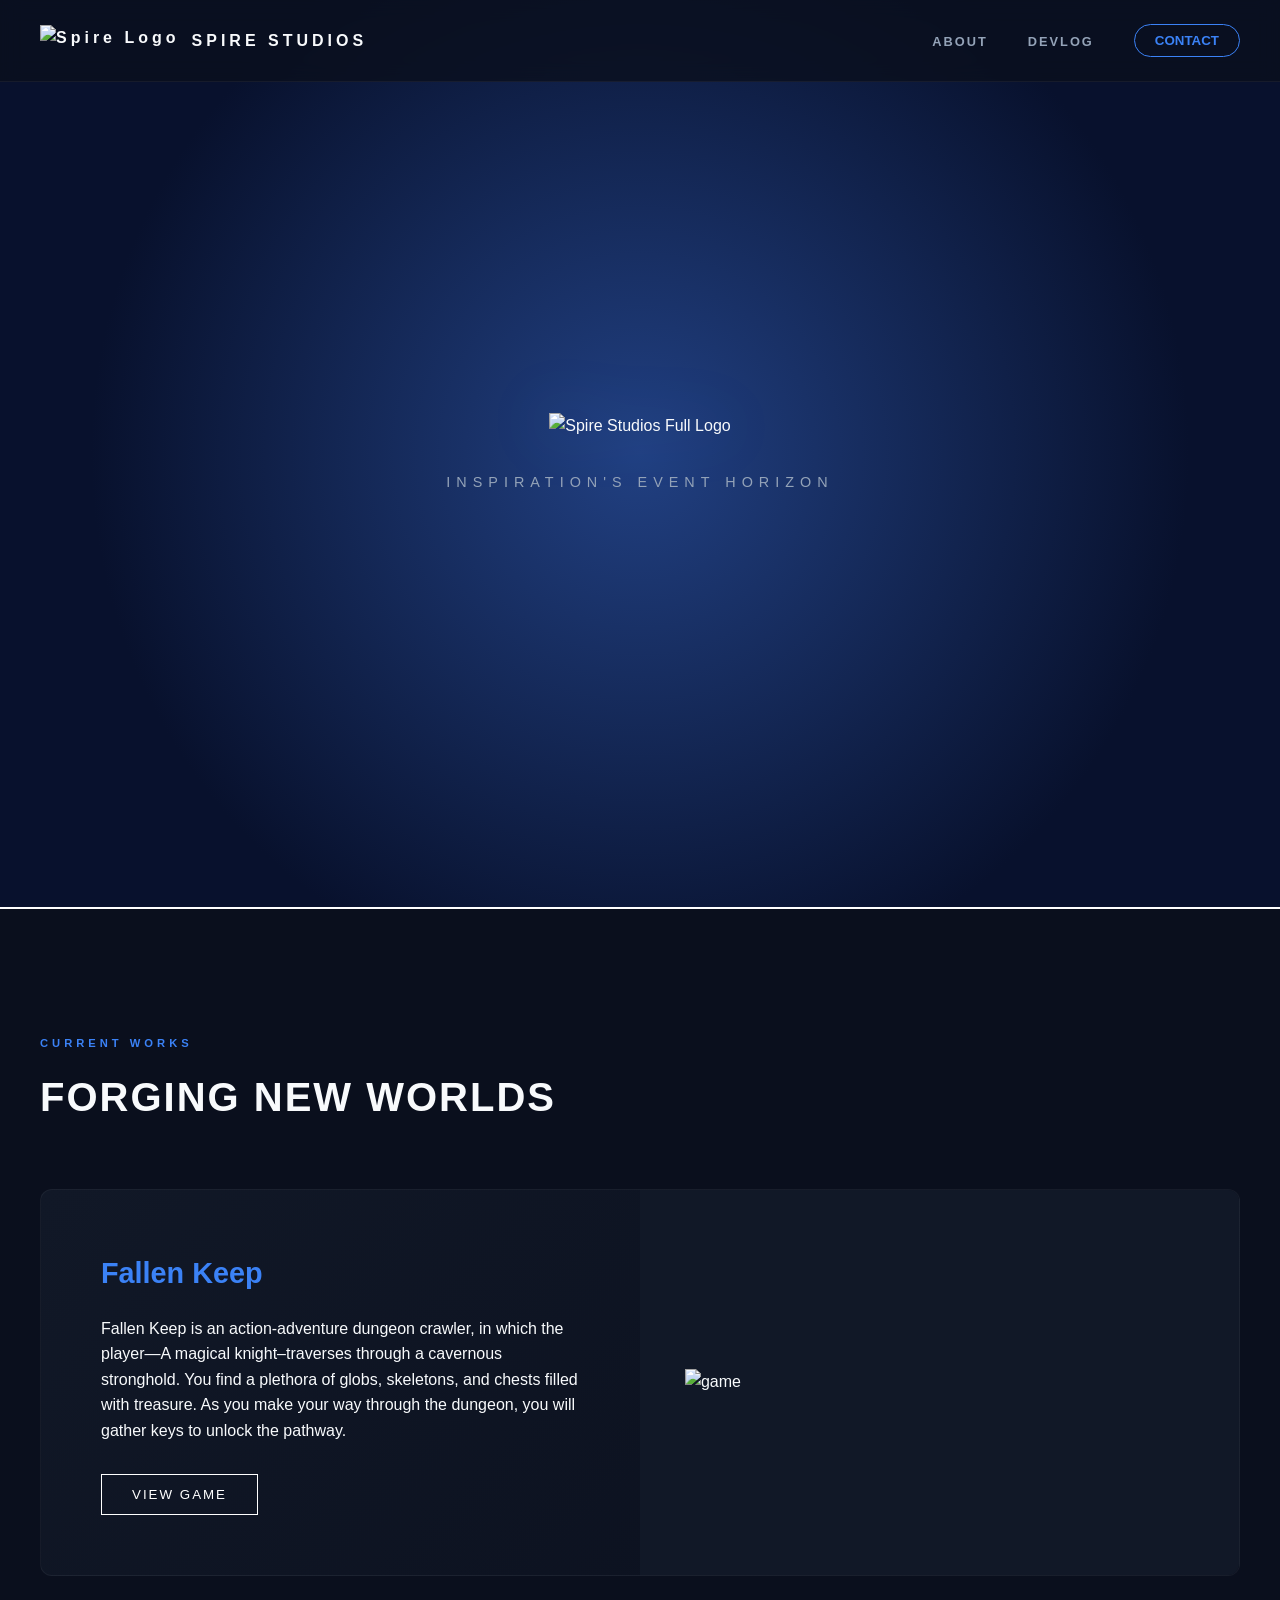
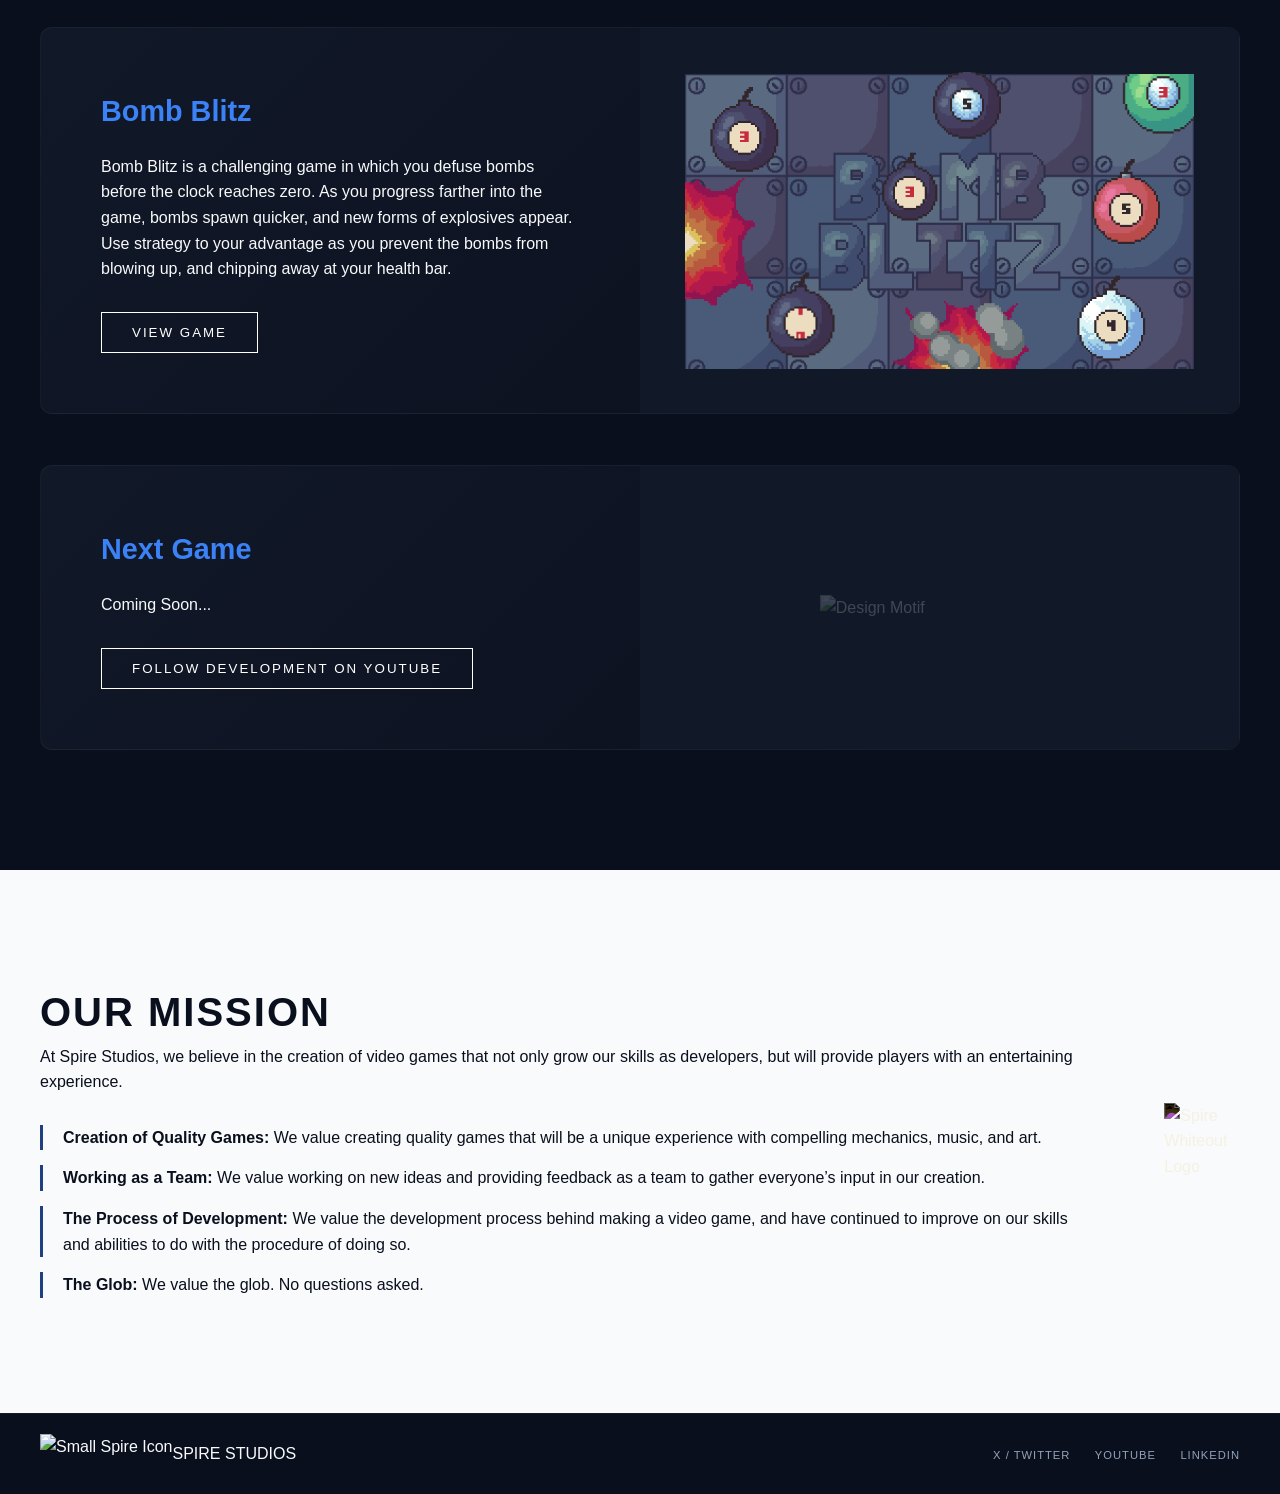
==== index.html @ dc99470b "Added new game" ====
<!DOCTYPE html>
<html lang="en">
<head>
    <meta charset="UTF-8">
    <meta name="viewport" content="width=device-width, initial-scale=1.0">
    <title>Spire Studios</title>
    <link rel="stylesheet" href="style.css">
    <link rel="icon" type="image/x-icon" href="Lspire_v2.png" id="favicon">
    <script src="script.js"></script>
</head>
<body>

    <nav class="glass-nav">
        <div class="nav-container">
            <div class="brand">
                <a href="https://www.spirestudios.org" style="text-decoration: none; color: inherit; display: flex;">
                <img src="Lspire_v2.png" alt="Spire Logo" class="nav-icon"></a>
                <a href="https://www.spirestudios.org" style="text-decoration: none; color: inherit; display: flex;">
                <span>SPIRE STUDIOS</span></a>
            </div>
            <ul class="nav-links">
                <li><a href="https://www.spirestudios.org/about" class="shortcut">ABOUT</a></li>
                <li><a href="https://www.spirestudios.org/devlog" class="shortcut">DEVLOG</a></li>
                <li><button class="contact-pill" id="contact-trigger">CONTACT</button></li>
            </ul>
        </div>
    </nav>

    <section class="cinematic-hero">
        <div class="hero-overlay"></div>
        <div class="hero-content">
            <img src="spire_v2.png" alt="Spire Studios Full Logo" class="hero-logo">
            <p class="subtitle">INSPIRATION'S EVENT HORIZON</p>
            <div class="scroll-indicator">
                <div class="mouse"></div>
            </div>
        </div>
    </section>

    <section id="projects" class="project-showcase">
        <div class="section-header">
            <span class="tag">CURRENT WORKS</span>
            <h2>FORGING NEW WORLDS</h2>
        </div>
        
        <div class="featured-game">
            <div class="game-info">
                <h3>Fallen Keep</h3>
                <p>Fallen Keep is an action-adventure dungeon crawler, in which the player—A magical knight–traverses through a cavernous stronghold. You find a plethora of globs, skeletons, and chests filled with treasure. As you make your way through the dungeon, you will gather keys to unlock the pathway.</p>
                <a href="https://python-syntax.itch.io/fallen-keep">
                <button class="ghost-btn">VIEW GAME</button></a>
            </div>
            <div class="game-visual">
                <img src="fallenkeep.png" alt="game" width="85%">
            </div>
        </div><br><br>
        <div class="featured-game">
            <div class="game-info">
                <h3>Bomb Blitz</h3>
                <p>Bomb Blitz is a challenging game in which you defuse bombs before the clock reaches zero. As you progress farther into the game, bombs spawn quicker, and new forms of explosives appear. Use strategy to your advantage as you prevent the bombs from blowing up, and chipping away at your health bar.</p>
                <a href="https://python-syntax.itch.io/bomb-blitz">
                <button class="ghost-btn">VIEW GAME</button></a>
            </div>
            <div class="game-visual">
                <img src="bombblitz.png" alt="game" width="85%">
            </div>
        </div><br><br>
        <div class="featured-game">
            <div class="game-info">
                <h3>Next Game</h3>
                <p>Coming Soon...</p>
                <a href="https://www.youtube.com/@spirestudiosdev"><button class="ghost-btn">FOLLOW DEVELOPMENT ON YOUTUBE</button></a>
            </div>
            <div class="game-visual">
                <img src="spire_light.png" alt="Design Motif" class="bg-motif">
            </div>
        </div>
    </section>

    <section id="studio" class="studio-culture">
        <div class="culture-grid">
            <div class="culture-text">
                <h2>OUR MISSION</h2>
                <p>At Spire Studios, we believe in the creation of video games that not only grow our skills as developers, but will provide players with an entertaining experience.</p>
                <ul class="values">
                    <li><strong>Creation of Quality Games:</strong> We value creating quality games that will be a unique experience with compelling mechanics, music, and art.</li>
                    <li><strong>Working as a Team:</strong> We value working on new ideas and providing feedback as a team to gather everyone’s input in our creation.</li>
                    <li><strong>The Process of Development:</strong> We value the development process behind making a video game, and have continued to improve on our skills and abilities to do with the procedure of doing so.</li>
                    <li><strong>The Glob: </strong> We value the glob. No questions asked.</li>
                </ul>
            </div>
            <div class="culture-image">
                <img src="mission_logo.png" alt="Spire Whiteout Logo" class="culture-logo-feature">
            </div>
        </div>
    </section>

    <footer>
        <div class="footer-bottom">
            <div style="display: flex; align-items: center;">
            <img src="spire_light.png" alt="Small Spire Icon" class="footer-mini-logo">
            <p>SPIRE STUDIOS</p></div>
            <div class="socials">
                <a href="#">X / TWITTER</a>
                <a href="https://www.youtube.com/@spirestudiosdev">YOUTUBE</a>
                <a href="#">LINKEDIN</a>
            </div>
        </div>
    </footer>

    <!-- Contact Modal -->
    <div id="contact-modal" class="modal">
        <div class="modal-content">
            <span class="close">&times;</span>
            <h2>Contact Us</h2>
            <p><strong>Email:</strong> developer@spirestudios.org</p>
            <p><strong>Social Media:</strong> Follow us on <a href="https://www.youtube.com/@spirestudiosdev" target="_blank">YouTube</a> and other platforms.</p>
        </div>
    </div>

</body>
</html>
---- style.css ----
:root {
    --navy: #214082;
    --deep-space: #0a0f1d;
    --accent-blue: #3b82f6;
    --text-main: #f8fafc;
    --text-dim: #94a3b8;
}

* {
    margin: 0;
    padding: 0;
    box-sizing: border-box;
}

body {
    font-family: 'Inter', -apple-system, sans-serif;
    background-color: var(--deep-space);
    color: var(--text-main);
    line-height: 1.6;
    overflow-x: hidden;
    scrollbar-color: var(--navy) var(--deep-space);
    scrollbar-width: thin; /* Optional: makes the scrollbar thinner */
}

/* For WebKit and Chromiums (Chrome, Safari, Edge) */
body::-webkit-scrollbar {
  width: 12px; /* Adjust width as needed */
  background-color: var(--deep-space); /* Color of the entire scrollbar area */
}

body::-webkit-scrollbar-track {
  background: var(--deep-space); /* Color of the track */
}

body::-webkit-scrollbar-thumb {
  background-color: var(--navy); /* Color of the draggable handle */
  border-radius: 6px; /* Optional: adds roundness to the thumb */
  border: 3px solid var(--deep-space); /* Optional: creates padding around the thumb */
}

/* Glassmorphism Navigation */
.glass-nav {
    position: fixed;
    top: 0;
    width: 100%;
    padding: 1.5rem 0;
    background: rgba(10, 15, 29, 0.8);
    backdrop-filter: blur(10px);
    z-index: 1000;
    border-bottom: 1px solid rgba(255, 255, 255, 0.05);
}

.norm-nav {
    position: fixed;
    top: 0;
    width: 100%;
    padding: 1.5rem 0;
    background: rgba(10, 15, 29, 1);
    z-index: 1000;
    border-bottom: 1px solid rgba(255, 255, 255, 0.05);
}

.nav-container {
    max-width: 1400px;
    margin: 0 auto;
    display: flex;
    justify-content: space-between;
    align-items: center;
    padding: 0 40px;
}

.brand {
    display: flex;
    align-items: center;
    gap: 12px;
    font-weight: 700;
    letter-spacing: 4px;
}

.nav-icon { height: 32px; }

.nav-links {
    display: flex;
    list-style: none;
    gap: 40px;
    align-items: center;
}

.nav-links a {
    text-decoration: none;
    color: var(--text-dim);
    font-size: 0.8rem;
    font-weight: 600;
    letter-spacing: 2px;
    transition: color 0.3s;
}

.nav-links a:hover { color: white; }



.contact-pill {
    padding: 8px 20px;
    border: 1px solid var(--accent-blue);
    border-radius: 20px;
    color: var(--accent-blue) !important;
    background-color: transparent;
    font-weight: bold;
}

/* Cinematic Hero */
.cinematic-hero {
    height: 101vh;
    display: flex;
    align-items: center;
    justify-content: center;
    position: relative;
    background: radial-gradient(circle at center, #214082 0%, #08112d 70%);
    border-bottom: 2px solid white;
}

.hero-logo {
    max-width: 600px;
    width: 80%;
    filter: drop-shadow(0 0 30px rgba(59, 130, 246, 0.3));
    margin-bottom: 2rem;
}

.hero-content {
    text-align: center;
    z-index: 2;
}

.subtitle {
    letter-spacing: 6px;
    font-size: 0.9rem;
    color: var(--text-dim);
    animation: fadeIn 2s ease-out;
}

/* Project Showcase */
.project-showcase { padding: 120px 40px; max-width: 1400px; margin: 0 auto; }

.section-header { margin-bottom: 60px; }

.tag {
    color: var(--accent-blue);
    font-size: 0.7rem;
    letter-spacing: 4px;
    font-weight: 800;
}

h2 { font-size: 2.5rem; letter-spacing: 2px; margin-top: 10px; }

.featured-game {
    display: grid;
    grid-template-columns: 1fr 1fr;
    background: linear-gradient(135deg, #111827 0%, #0a0f1d 100%);
    border: 1px solid rgba(255, 255, 255, 0.05);
    border-radius: 12px;
    overflow: hidden;
}

.game-info { padding: 60px; display: flex; flex-direction: column; justify-content: center; }

.game-info h3 { font-size: 1.8rem; margin-bottom: 20px; color: var(--accent-blue); }

.ghost-btn {
    width: fit-content;
    margin-top: 30px;
    padding: 12px 30px;
    background: transparent;
    border: 1px solid white;
    color: white;
    cursor: pointer;
    letter-spacing: 2px;
    transition: all 0.3s;
}

.ghost-btn:hover { background: white; color: black; }

.game-visual {
    background: #111827;
    display: flex;
    align-items: center;
    justify-content: center;
    position: relative;
}

.bg-motif { width: 40%; opacity: 0.2; }

.page-content { padding: 100px 40px; background: #f8fafc; color: var(--deep-space); }

/* Studio Culture */
.studio-culture { padding: 100px 40px; background: #f8fafc; color: var(--deep-space); }

.culture-grid {
    max-width: 1600px;
    margin: 0 auto;
    display: flex;
    flex-direction: row;
    gap: 80px;
    align-items: center;
}
@media (max-width: 600px) {
  .culture-grid {
    flex-direction: column;
  }
  .featured-game {
    grid-template-columns: 1fr;
  }
  .shortcut {
    display: none;
  }
}

.values { list-style: none; margin-top: 30px; }

.values li { margin-bottom: 15px; padding-left: 20px; border-left: 3px solid var(--navy); }

.culture-logo-feature {
    width: 100%;
    max-width: 100px;
    min-width: 50px;
    filter: invert(1); /* Inverting the whiteout for the light background */
    display: block;
    margin: 0 auto;
}

/* Footer */
footer { padding: 20px 40px; border-top: 1px solid rgba(255, 255, 255, 0.05); }

.footer-bottom {
    max-width: 1400px;
    margin: 0 auto;
    display: flex;
    justify-content: space-between;
    align-items: center;
}

.footer-mini-logo { height: 40px; opacity: 1; }

.socials a {
    color: var(--text-dim);
    text-decoration: none;
    font-size: 0.7rem;
    margin-left: 20px;
    letter-spacing: 1px;
}

@keyframes fadeIn {
    from { opacity: 0; transform: translateY(10px); }
    to { opacity: 1; transform: translateY(0); }
}

/* Contact Modal */
.modal {
    display: none;
    position: fixed;
    z-index: 1000;
    left: 0;
    top: 0;
    width: 100%;
    height: 100%;
    background-color: rgba(0, 0, 0, 0.7);
    backdrop-filter: blur(5px);
}

.modal-content {
    background-color: var(--deep-space);
    margin: 20% auto;
    padding: 30px;
    border: 1px solid rgba(255, 255, 255, 0.1);
    border-radius: 12px;
    width: 80%;
    max-width: 600px;
    color: var(--text-main);
    box-shadow: 0 0 30px rgba(59, 130, 246, 0.3);
}

.modal-content h2 {
    margin-bottom: 20px;
    color: var(--accent-blue);
    align-content: center;
}

.modal-content p {
    margin-bottom: 10px;
}

.modal-content a {
    color: var(--accent-blue);
    text-decoration: none;
}

.modal-content a:hover {
    text-decoration: underline;
}

.close {
    color: var(--text-dim);
    float: right;
    font-size: 28px;
    font-weight: bold;
    cursor: pointer;
    transition: color 0.3s;
}

.close:hover {
    color: white;
}


.button-78 {
  align-items: center;
  appearance: none;
  background-clip: padding-box;
  background-color: initial;
  background-image: none;
  border-style: none;
  box-sizing: border-box;
  color: #fff;
  cursor: pointer;
  display: inline-block;
  flex-direction: row;
  flex-shrink: 0;
  font-family: Eina01,sans-serif;
  font-size: 16px;
  font-weight: 800;
  justify-content: center;
  line-height: 24px;
  margin: 0;
  min-height: 64px;
  outline: none;
  overflow: visible;
  padding: 19px 26px;
  pointer-events: auto;
  position: relative;
  text-align: center;
  text-decoration: none;
  text-transform: none;
  user-select: none;
  -webkit-user-select: none;
  touch-action: manipulation;
  vertical-align: middle;
  width: auto;
  word-break: keep-all;
  z-index: 0;
}

@media (min-width: 768px) {
  .button-78 {
    padding: 19px 32px;
  }
}

.button-78:before,
.button-78:after {
  border-radius: 80px;
}

.button-78:before {
  background-image: linear-gradient(92.83deg, var(--accent-blue) 0, var(--navy) 100%);
  content: "";
  display: block;
  height: 100%;
  left: 0;
  overflow: hidden;
  position: absolute;
  top: 0;
  width: 100%;
  z-index: -2;
}

.button-78:after {
  background-color: initial;
  background-image: linear-gradient(var(--deep-space) 0, var(--deep-space) 100%);
  bottom: 4px;
  content: "";
  display: block;
  left: 4px;
  overflow: hidden;
  position: absolute;
  right: 4px;
  top: 4px;
  transition: all 100ms ease-out;
  z-index: -1;
}

.button-78:hover:not(:disabled):before {
  background: linear-gradient(92.83deg, var(--accent-blue) 0%, var(--navy) 100%);
}

.button-78:hover:not(:disabled):after {
  bottom: 0;
  left: 0;
  right: 0;
  top: 0;
  transition-timing-function: ease-in;
  opacity: 0;
}

.button-78:active:not(:disabled) {
  color: #ccc;
}

.button-78:active:not(:disabled):before {
  background-image: linear-gradient(0deg, var(--deep-space), var(--deep-space)), linear-gradient(92.83deg, var(--accent-blue), var(--navy) 100%);
}

.button-78:active:not(:disabled):after {
  background-image: linear-gradient(var(--deep-space) 0, var(--deep-space) 100%);
  bottom: 4px;
  left: 4px;
  right: 4px;
  top: 4px;
}

.button-78:disabled {
  cursor: default;
  opacity: .24;
}
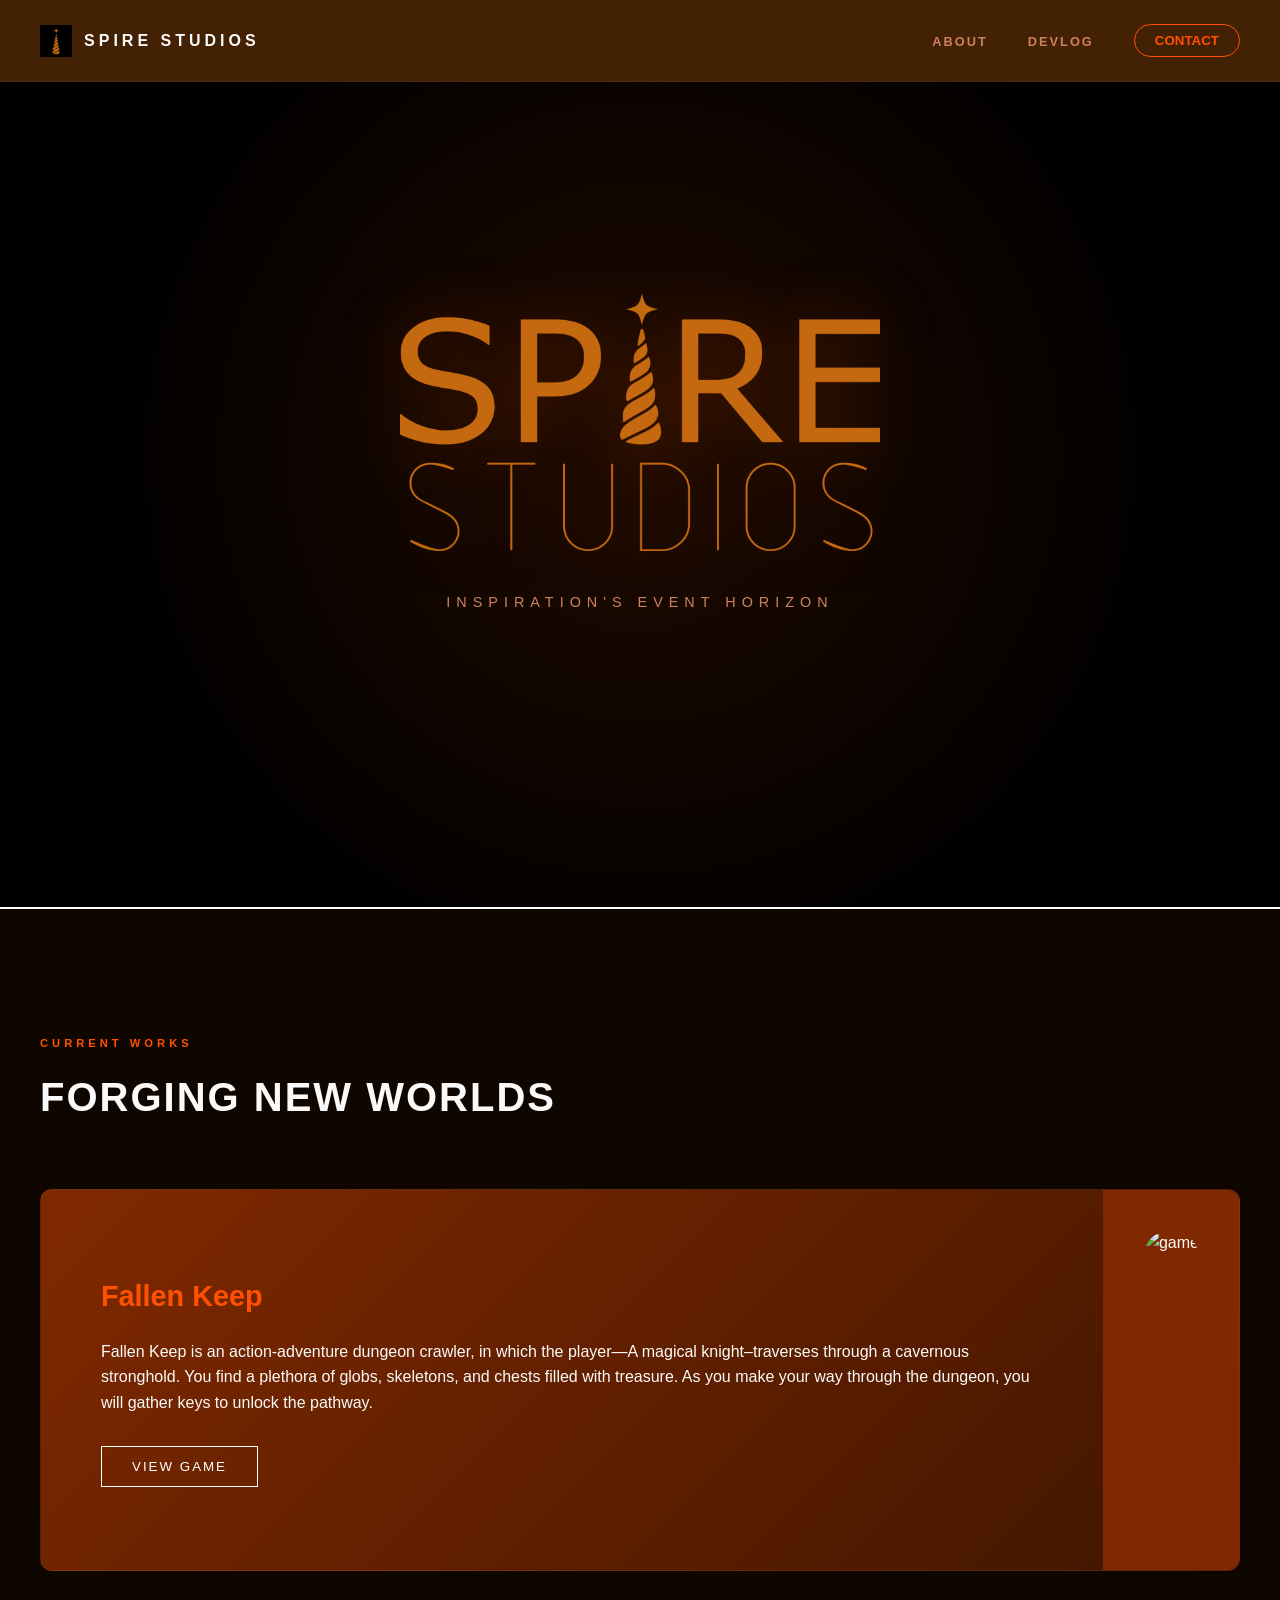
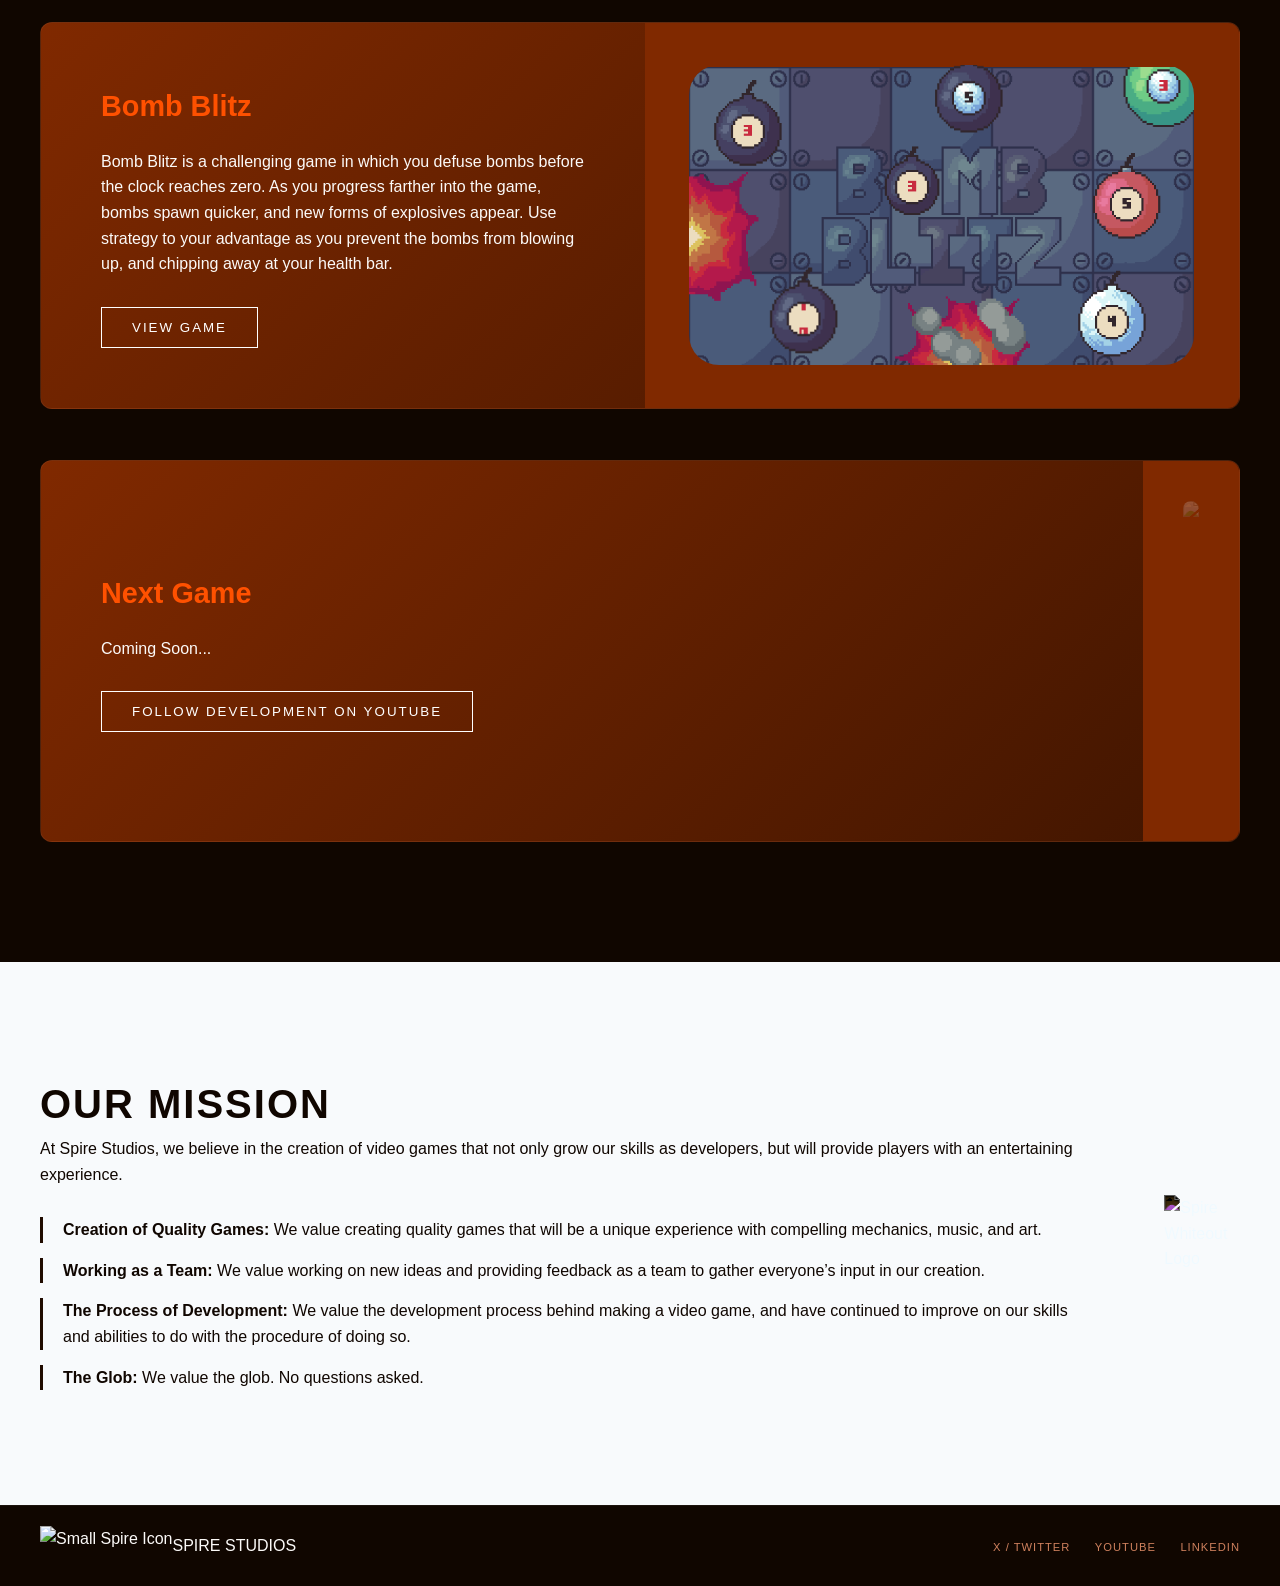
==== commit b79e5d45: "Made halloween theme" ====
--- a/index.html
+++ b/index.html
@@ -8,13 +8,13 @@
     <link rel="icon" type="image/x-icon" href="Lspire_v2.png" id="favicon">
     <script src="script.js"></script>
 </head>
-<body>
+<body class="halloween">
 
     <nav class="glass-nav">
         <div class="nav-container">
             <div class="brand">
                 <a href="https://www.spirestudios.org" style="text-decoration: none; color: inherit; display: flex;">
-                <img src="Lspire_v2.png" alt="Spire Logo" class="nav-icon"></a>
+                <img src="Lspire__halloween.png" alt="Spire Logo" class="nav-icon"></a>
                 <a href="https://www.spirestudios.org" style="text-decoration: none; color: inherit; display: flex;">
                 <span>SPIRE STUDIOS</span></a>
             </div>
@@ -29,7 +29,7 @@
     <section class="cinematic-hero">
         <div class="hero-overlay"></div>
         <div class="hero-content">
-            <img src="spire_v2.png" alt="Spire Studios Full Logo" class="hero-logo">
+            <img src="halloween_clear.png" alt="Spire Studios Full Logo" class="hero-logo">
             <p class="subtitle">INSPIRATION'S EVENT HORIZON</p>
             <div class="scroll-indicator">
                 <div class="mouse"></div>
@@ -69,10 +69,11 @@
             <div class="game-info">
                 <h3>Next Game</h3>
                 <p>Coming Soon...</p>
-                <a href="https://www.youtube.com/@spirestudiosdev"><button class="ghost-btn">FOLLOW DEVELOPMENT ON YOUTUBE</button></a>
+                <a href="https://www.youtube.com/@spirestudiosdev">
+                    <button class="ghost-btn">FOLLOW DEVELOPMENT ON YOUTUBE</button></a>
             </div>
             <div class="game-visual">
-                <img src="spire_light.png" alt="Design Motif" class="bg-motif">
+                <img src="spire_light.png" style="opacity: 0.2;">
             </div>
         </div>
     </section>
--- a/style.css
+++ b/style.css
@@ -4,7 +4,13 @@
     --accent-blue: #3b82f6;
     --text-main: #f8fafc;
     --text-dim: #94a3b8;
-}
+    --hero-back: #08112d;
+    --hero-drop: rgba(59, 130, 246, 0.3);
+    --nav-bar: rgba(10, 15, 29, 0.8);
+    --game-back: #111827;
+    --game-center: #0a0f1d;
+}
+
 
 * {
     margin: 0;
@@ -22,6 +28,19 @@
     scrollbar-width: thin; /* Optional: makes the scrollbar thinner */
 }
 
+body.halloween {
+    --navy: #200b00;
+    --deep-space: #100600;
+    --accent-blue: #ff5100;
+    --text-main: #fcfaf8;
+    --text-dim: #cf815d;
+    --hero-back: #000000;
+    --hero-drop: #c03d0053;
+    --nav-bar: rgba(83, 42, 6, 0.8);
+    --game-back: #802900;
+    --game-center: #401500;
+}
+
 /* For WebKit and Chromiums (Chrome, Safari, Edge) */
 body::-webkit-scrollbar {
   width: 12px; /* Adjust width as needed */
@@ -44,7 +63,7 @@
     top: 0;
     width: 100%;
     padding: 1.5rem 0;
-    background: rgba(10, 15, 29, 0.8);
+    background: var(--nav-bar);
     backdrop-filter: blur(10px);
     z-index: 1000;
     border-bottom: 1px solid rgba(255, 255, 255, 0.05);
@@ -115,14 +134,14 @@
     align-items: center;
     justify-content: center;
     position: relative;
-    background: radial-gradient(circle at center, #214082 0%, #08112d 70%);
+    background: radial-gradient(circle at center, var(--navy) 0%, var(--hero-back) 70%);
     border-bottom: 2px solid white;
 }
 
 .hero-logo {
     max-width: 600px;
     width: 80%;
-    filter: drop-shadow(0 0 30px rgba(59, 130, 246, 0.3));
+    filter: drop-shadow(0 0 30px var(--hero-drop));
     margin-bottom: 2rem;
 }
 
@@ -153,17 +172,16 @@
 h2 { font-size: 2.5rem; letter-spacing: 2px; margin-top: 10px; }
 
 .featured-game {
-    display: grid;
-    grid-template-columns: 1fr 1fr;
-    background: linear-gradient(135deg, #111827 0%, #0a0f1d 100%);
+    display: flex;
+    background: linear-gradient(135deg, var(--game-back) 0%, var(--game-center) 100%);
     border: 1px solid rgba(255, 255, 255, 0.05);
     border-radius: 12px;
     overflow: hidden;
 }
 
-.game-info { padding: 60px; display: flex; flex-direction: column; justify-content: center; }
-
-.game-info h3 { font-size: 1.8rem; margin-bottom: 20px; color: var(--accent-blue); }
+.game-info { padding: 60px; display: flex; flex-direction: column; justify-content: center; flex: 1;}
+
+.game-info h3 { font-size: 1.8rem; margin-bottom: 20px; color: var(--accent-blue); width:100%;}
 
 .ghost-btn {
     width: fit-content;
@@ -180,14 +198,19 @@
 .ghost-btn:hover { background: white; color: black; }
 
 .game-visual {
-    background: #111827;
+    background: var(--game-back);
     display: flex;
     align-items: center;
     justify-content: center;
     position: relative;
-}
-
-.bg-motif { width: 40%; opacity: 0.2; }
+    flex-shrink: 0;
+}
+
+.game-visual img {
+    border-radius: 30px; height: 300px; margin: 40px;
+}
+
+.bg-motif { opacity: 0.2; }
 
 .page-content { padding: 100px 40px; background: #f8fafc; color: var(--deep-space); }
 
@@ -275,7 +298,7 @@
     width: 80%;
     max-width: 600px;
     color: var(--text-main);
-    box-shadow: 0 0 30px rgba(59, 130, 246, 0.3);
+    box-shadow: 0 0 30px var(--hero-drop);
 }
 
 .modal-content h2 {
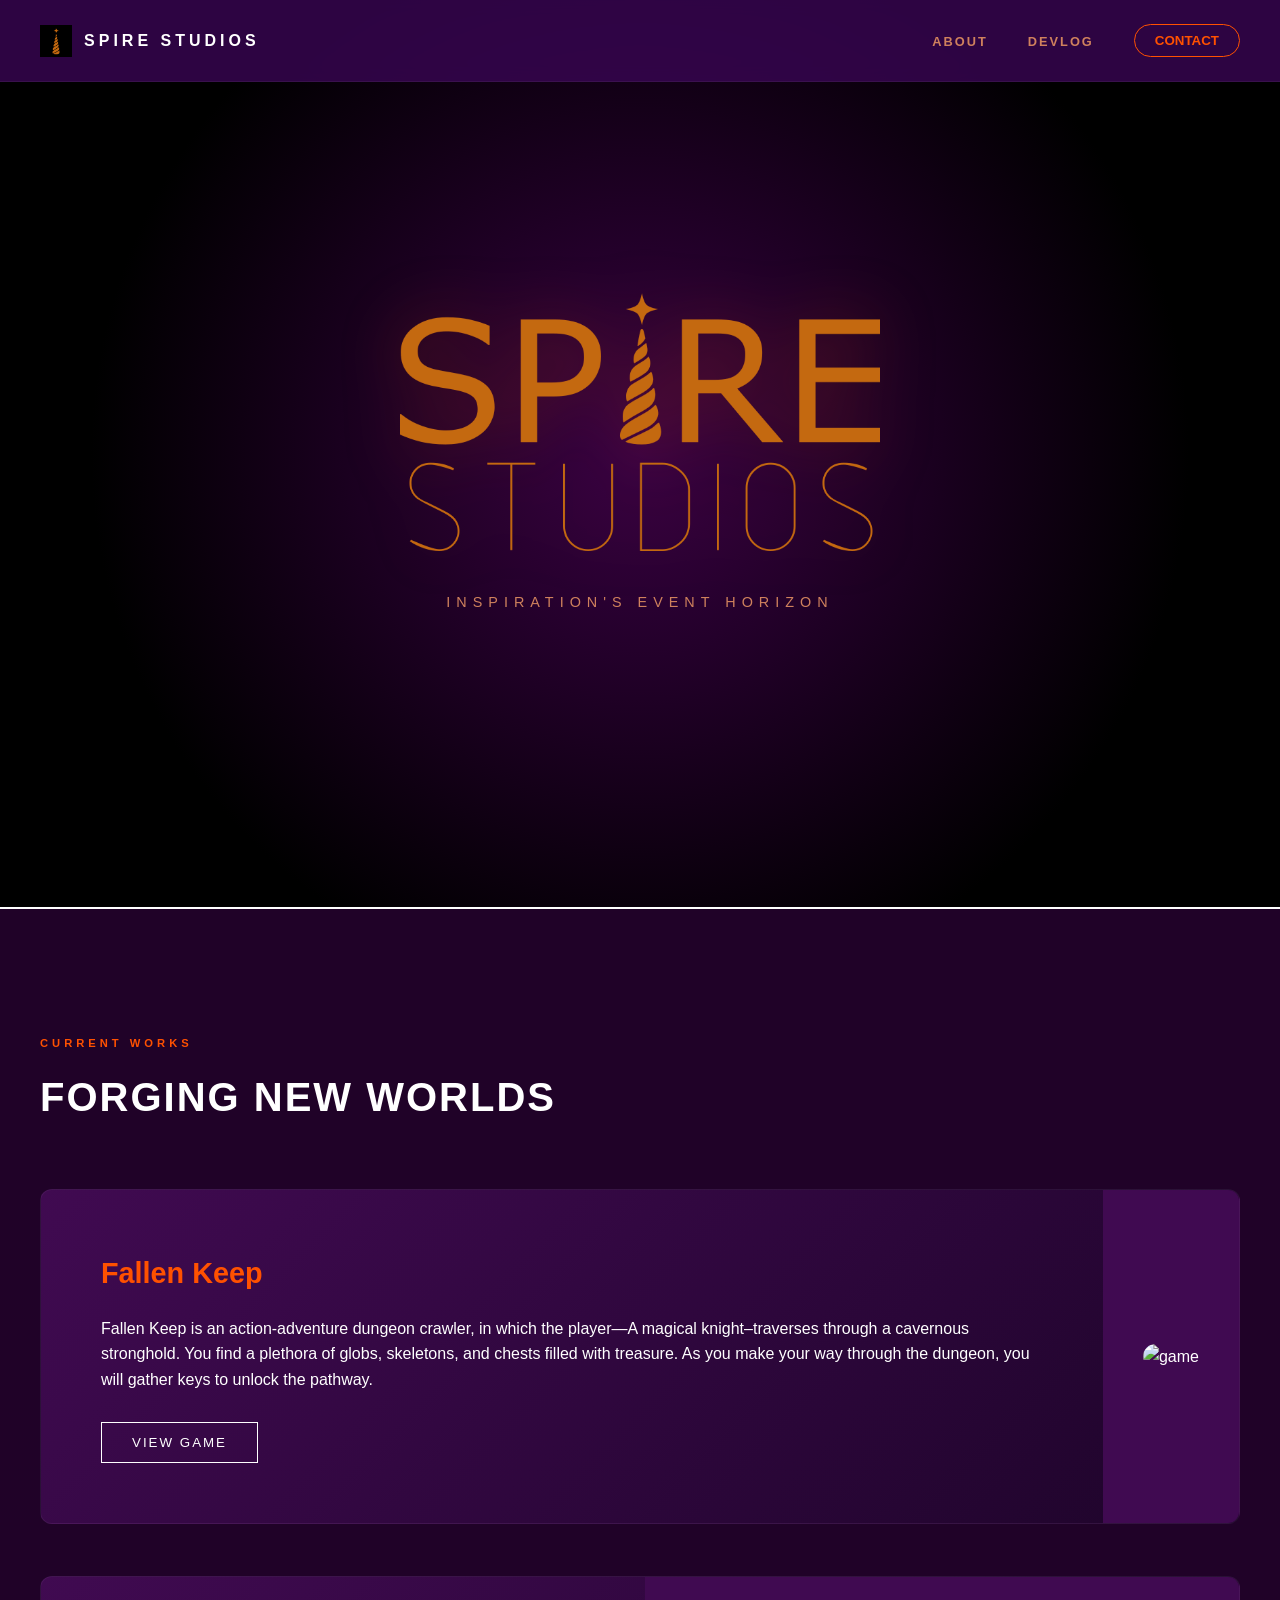
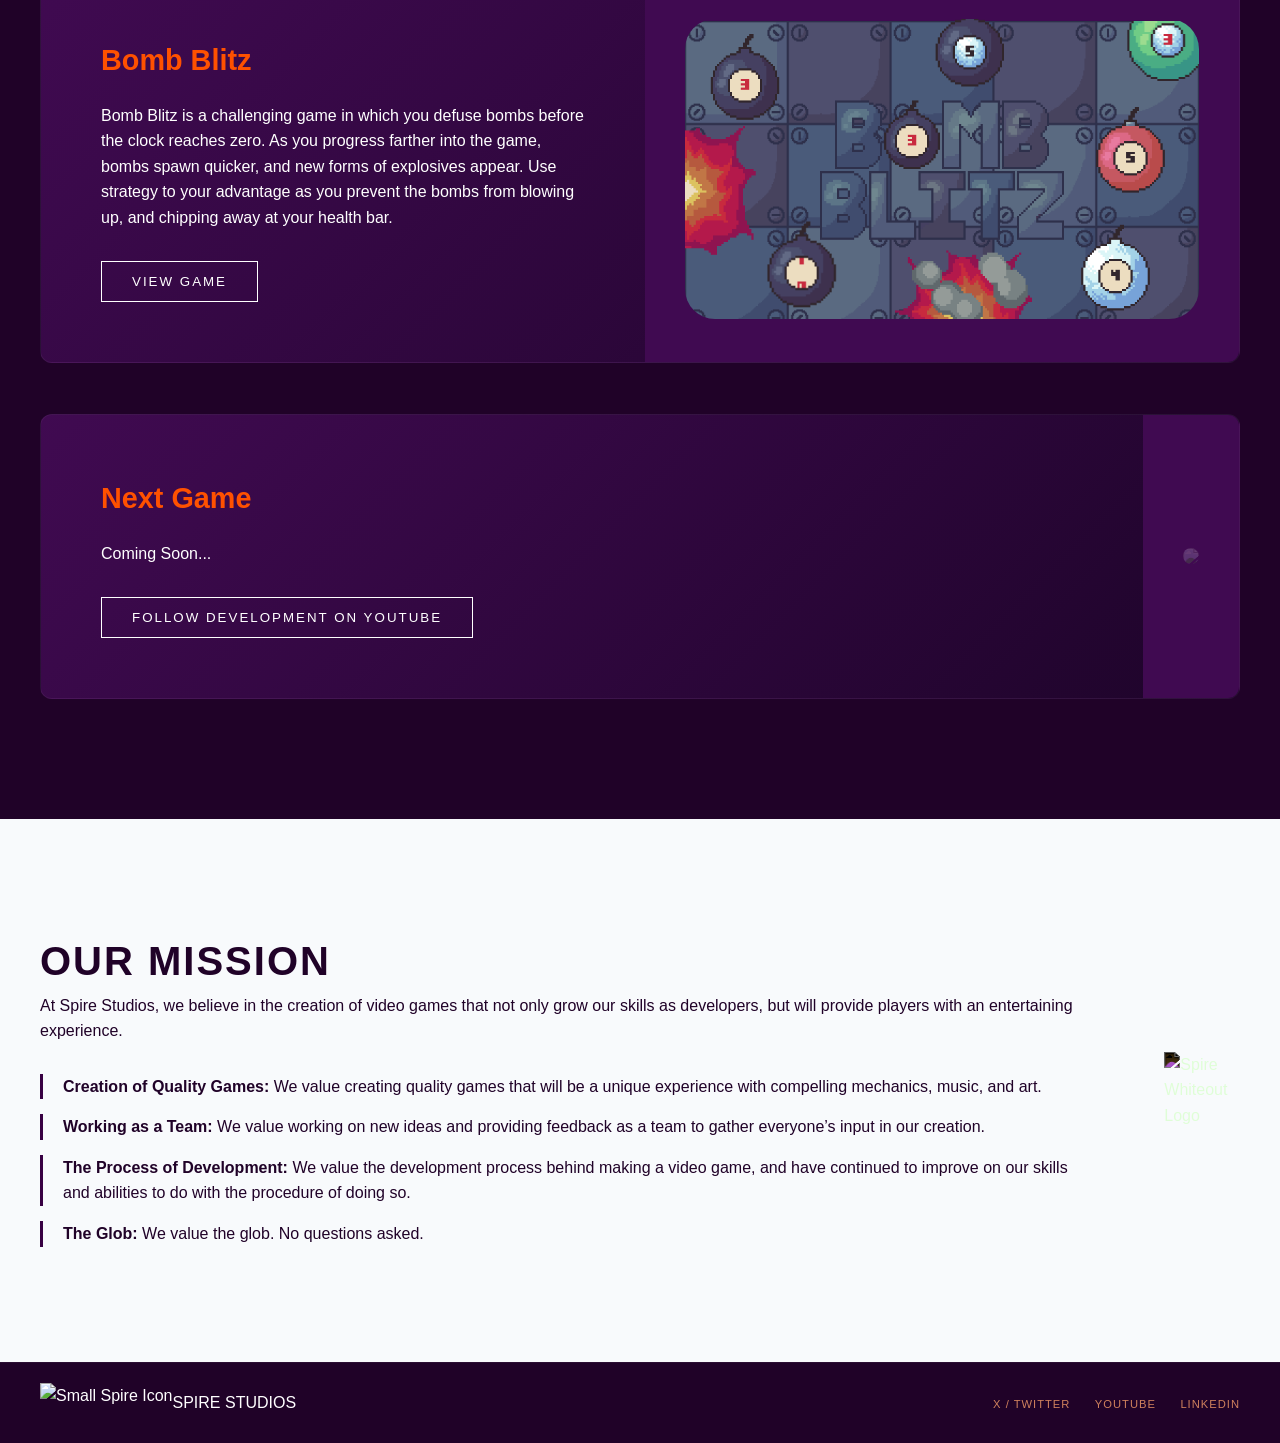
==== commit cddbebe0: "CSS" ====
--- a/index.html
+++ b/index.html
@@ -51,7 +51,7 @@
                 <button class="ghost-btn">VIEW GAME</button></a>
             </div>
             <div class="game-visual">
-                <img src="fallenkeep.png" alt="game" width="85%">
+                <img src="fallenkeep.png" alt="game">
             </div>
         </div><br><br>
         <div class="featured-game">
@@ -62,7 +62,7 @@
                 <button class="ghost-btn">VIEW GAME</button></a>
             </div>
             <div class="game-visual">
-                <img src="bombblitz.png" alt="game" width="85%">
+                <img src="bombblitz.png" alt="game">
             </div>
         </div><br><br>
         <div class="featured-game">
--- a/style.css
+++ b/style.css
@@ -29,16 +29,16 @@
 }
 
 body.halloween {
-    --navy: #200b00;
-    --deep-space: #100600;
+    --navy: #380043;
+    --deep-space: #200228;
     --accent-blue: #ff5100;
-    --text-main: #fcfaf8;
+    --text-main: #ffffff;
     --text-dim: #cf815d;
     --hero-back: #000000;
     --hero-drop: #c03d0053;
-    --nav-bar: rgba(83, 42, 6, 0.8);
-    --game-back: #802900;
-    --game-center: #401500;
+    --nav-bar: rgba(57, 6, 83, 0.8);
+    --game-back: #400a51;
+    --game-center: #1e042a;
 }
 
 /* For WebKit and Chromiums (Chrome, Safari, Edge) */
@@ -158,7 +158,7 @@
 }
 
 /* Project Showcase */
-.project-showcase { padding: 120px 40px; max-width: 1400px; margin: 0 auto; }
+.project-showcase { padding: 120px 40px; max-width: 1400px; margin: 0 auto; box-sizing: border-box;}
 
 .section-header { margin-bottom: 60px; }
 
@@ -204,10 +204,11 @@
     justify-content: center;
     position: relative;
     flex-shrink: 0;
+    padding: 40px;
 }
 
 .game-visual img {
-    border-radius: 30px; height: 300px; margin: 40px;
+    border-radius: 30px; max-height: 300px; max-width: 100%; height: auto; width: auto;
 }
 
 .bg-motif { opacity: 0.2; }
@@ -229,11 +230,20 @@
   .culture-grid {
     flex-direction: column;
   }
-  .featured-game {
-    grid-template-columns: 1fr;
-  }
   .shortcut {
     display: none;
+  }
+}
+
+@media (max-width: 1000px) {
+    .featured-game {
+    flex-direction: column;
+  }
+  .game-info {
+    flex: 0;
+  }
+  .project-showcase {
+    width: max-content; max-width: 100%;
   }
 }
 
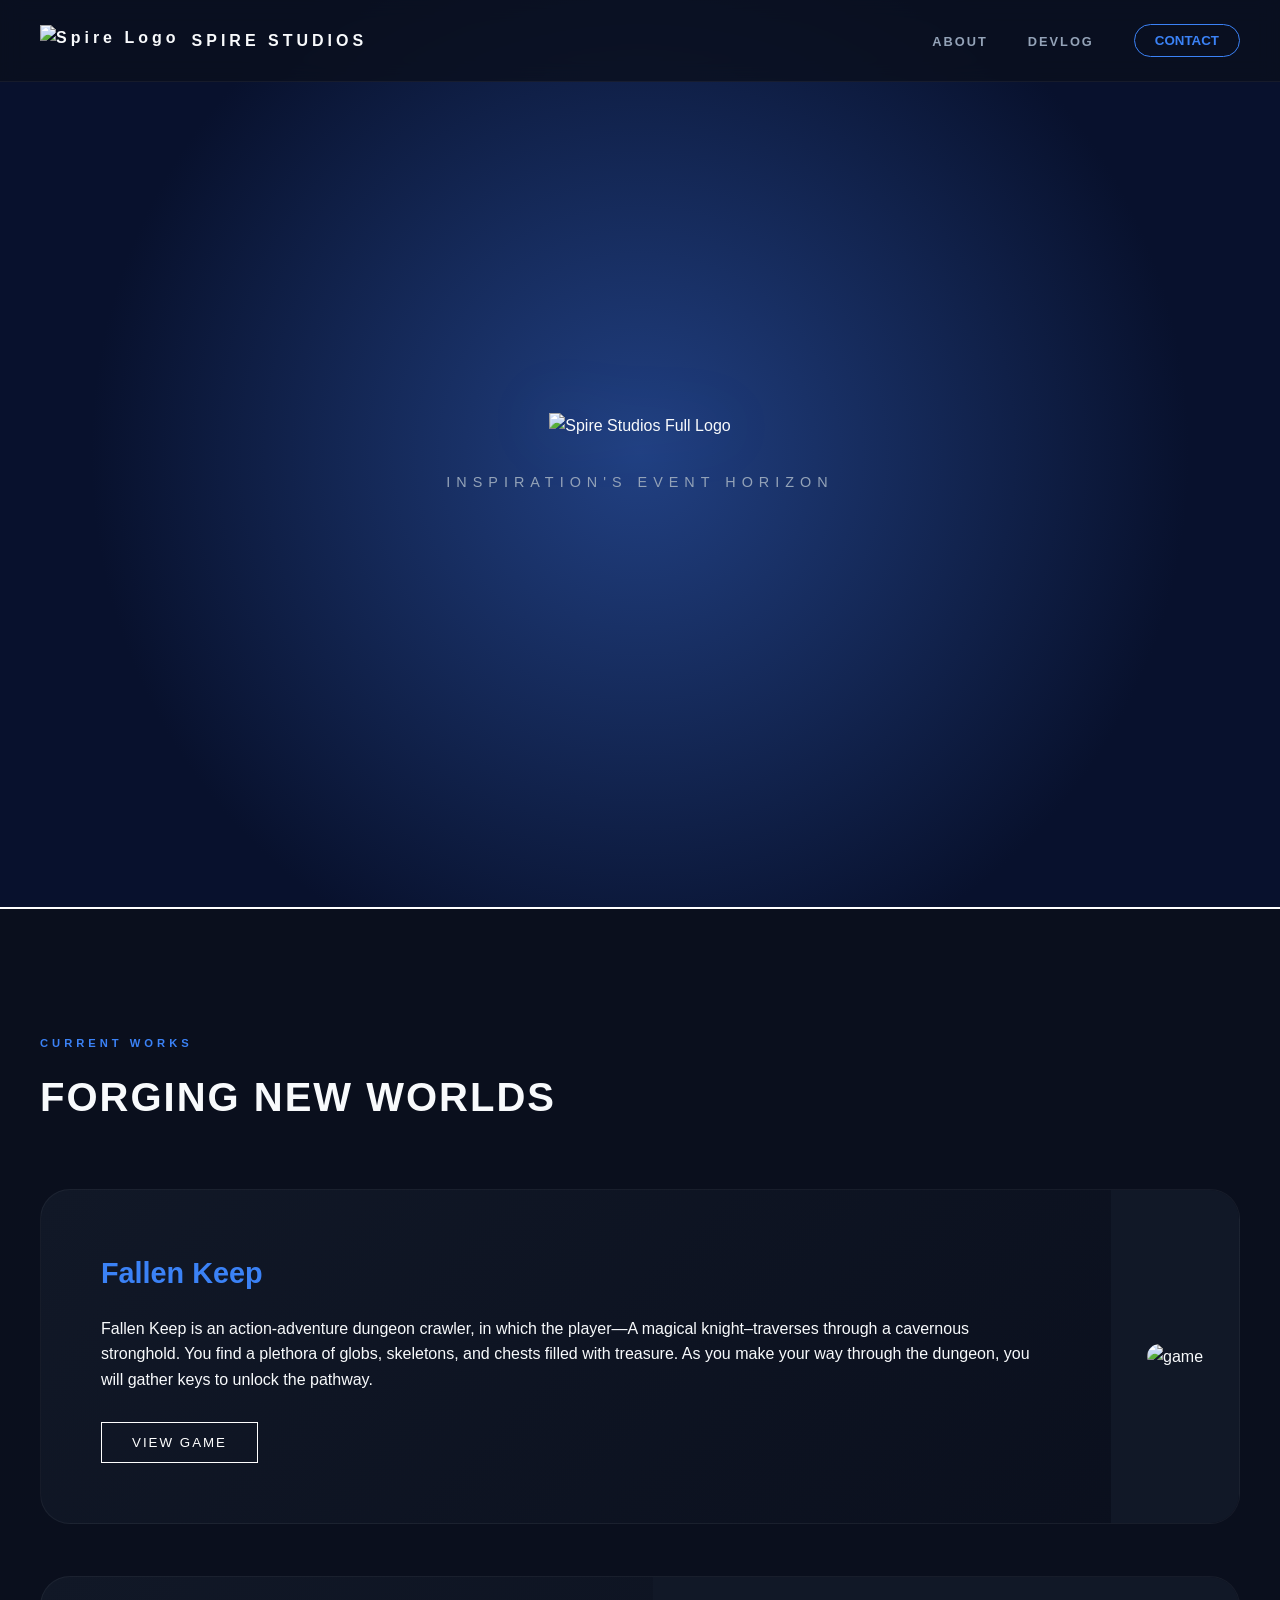
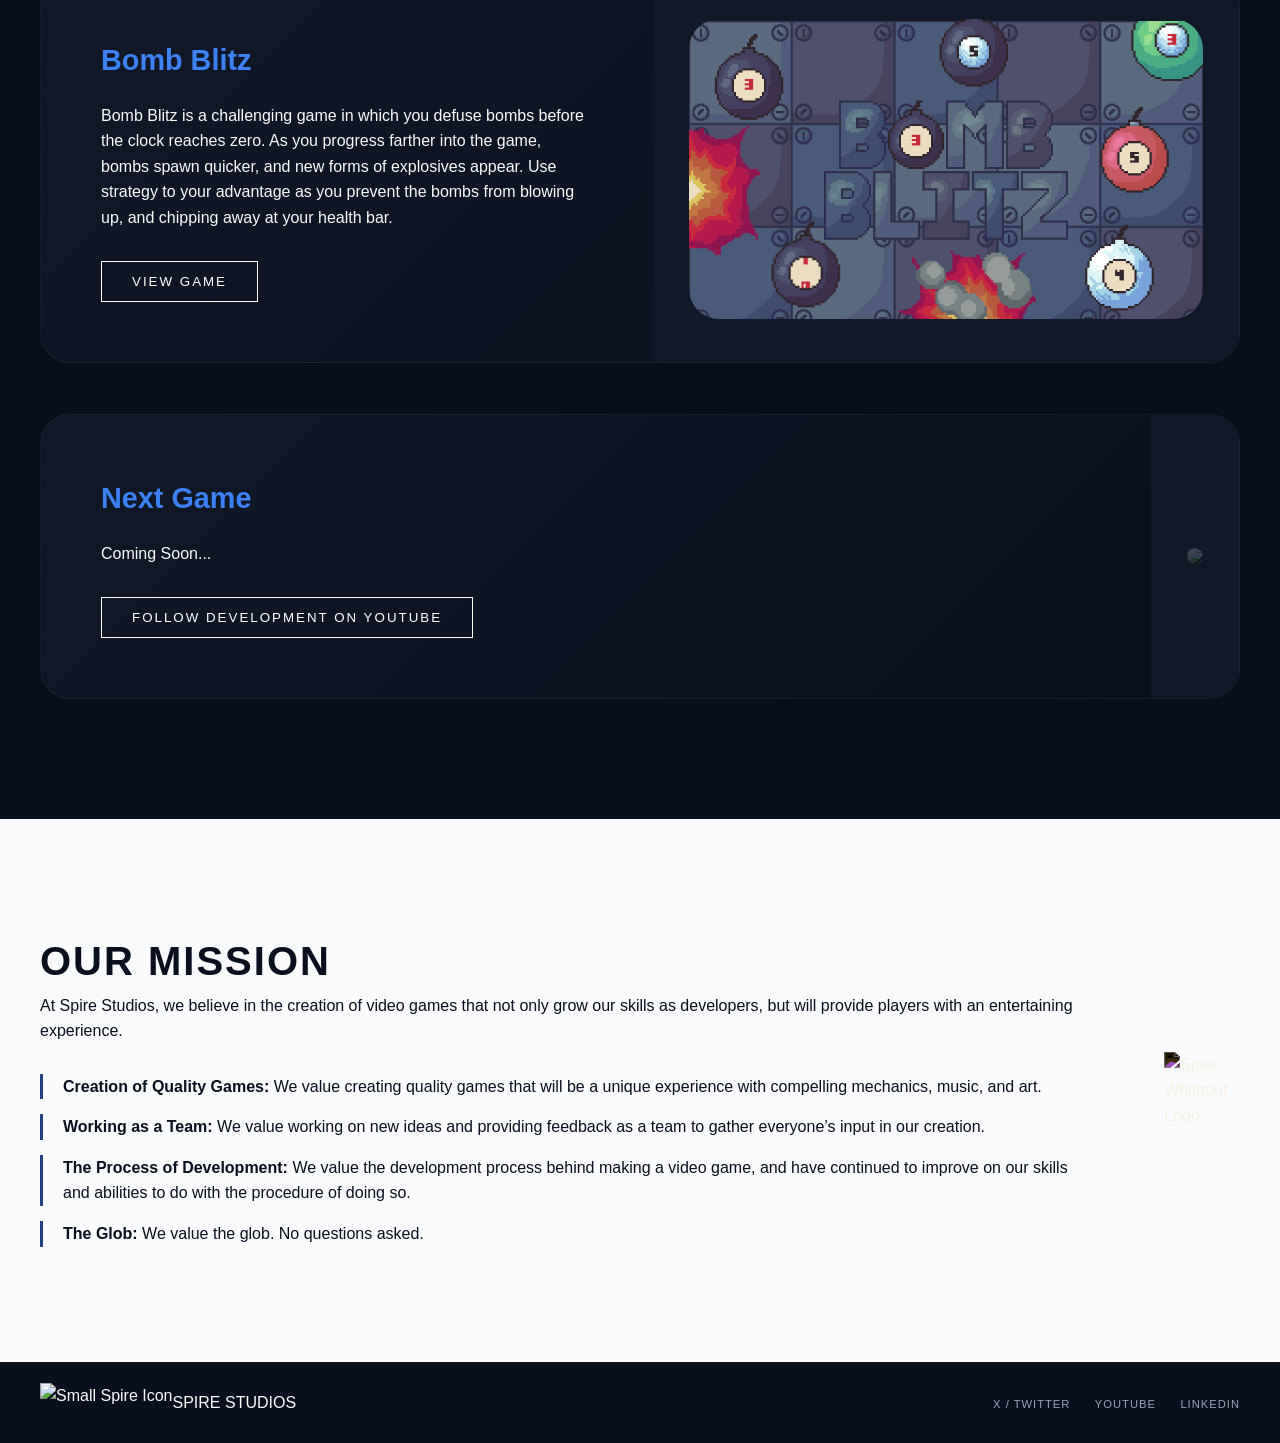
==== commit e421ad39: "Undid Halloween and added Aspenchanted" ====
--- a/index.html
+++ b/index.html
@@ -8,13 +8,13 @@
     <link rel="icon" type="image/x-icon" href="Lspire_v2.png" id="favicon">
     <script src="script.js"></script>
 </head>
-<body class="halloween">
+<body>
 
     <nav class="glass-nav">
         <div class="nav-container">
             <div class="brand">
                 <a href="https://www.spirestudios.org" style="text-decoration: none; color: inherit; display: flex;">
-                <img src="Lspire__halloween.png" alt="Spire Logo" class="nav-icon"></a>
+                <img src="Lspire_v2.png" alt="Spire Logo" class="nav-icon"></a>
                 <a href="https://www.spirestudios.org" style="text-decoration: none; color: inherit; display: flex;">
                 <span>SPIRE STUDIOS</span></a>
             </div>
@@ -29,7 +29,7 @@
     <section class="cinematic-hero">
         <div class="hero-overlay"></div>
         <div class="hero-content">
-            <img src="halloween_clear.png" alt="Spire Studios Full Logo" class="hero-logo">
+            <img src="spire_v2.png" alt="Spire Studios Full Logo" class="hero-logo">
             <p class="subtitle">INSPIRATION'S EVENT HORIZON</p>
             <div class="scroll-indicator">
                 <div class="mouse"></div>
--- a/style.css
+++ b/style.css
@@ -175,8 +175,13 @@
     display: flex;
     background: linear-gradient(135deg, var(--game-back) 0%, var(--game-center) 100%);
     border: 1px solid rgba(255, 255, 255, 0.05);
-    border-radius: 12px;
+    border-radius: 30px;
     overflow: hidden;
+    transition: transform 0.5s ease;
+}
+
+.featured-game:hover {
+    transform: scale(1.05);
 }
 
 .game-info { padding: 60px; display: flex; flex-direction: column; justify-content: center; flex: 1;}
@@ -204,7 +209,7 @@
     justify-content: center;
     position: relative;
     flex-shrink: 0;
-    padding: 40px;
+    padding: 3%;
 }
 
 .game-visual img {
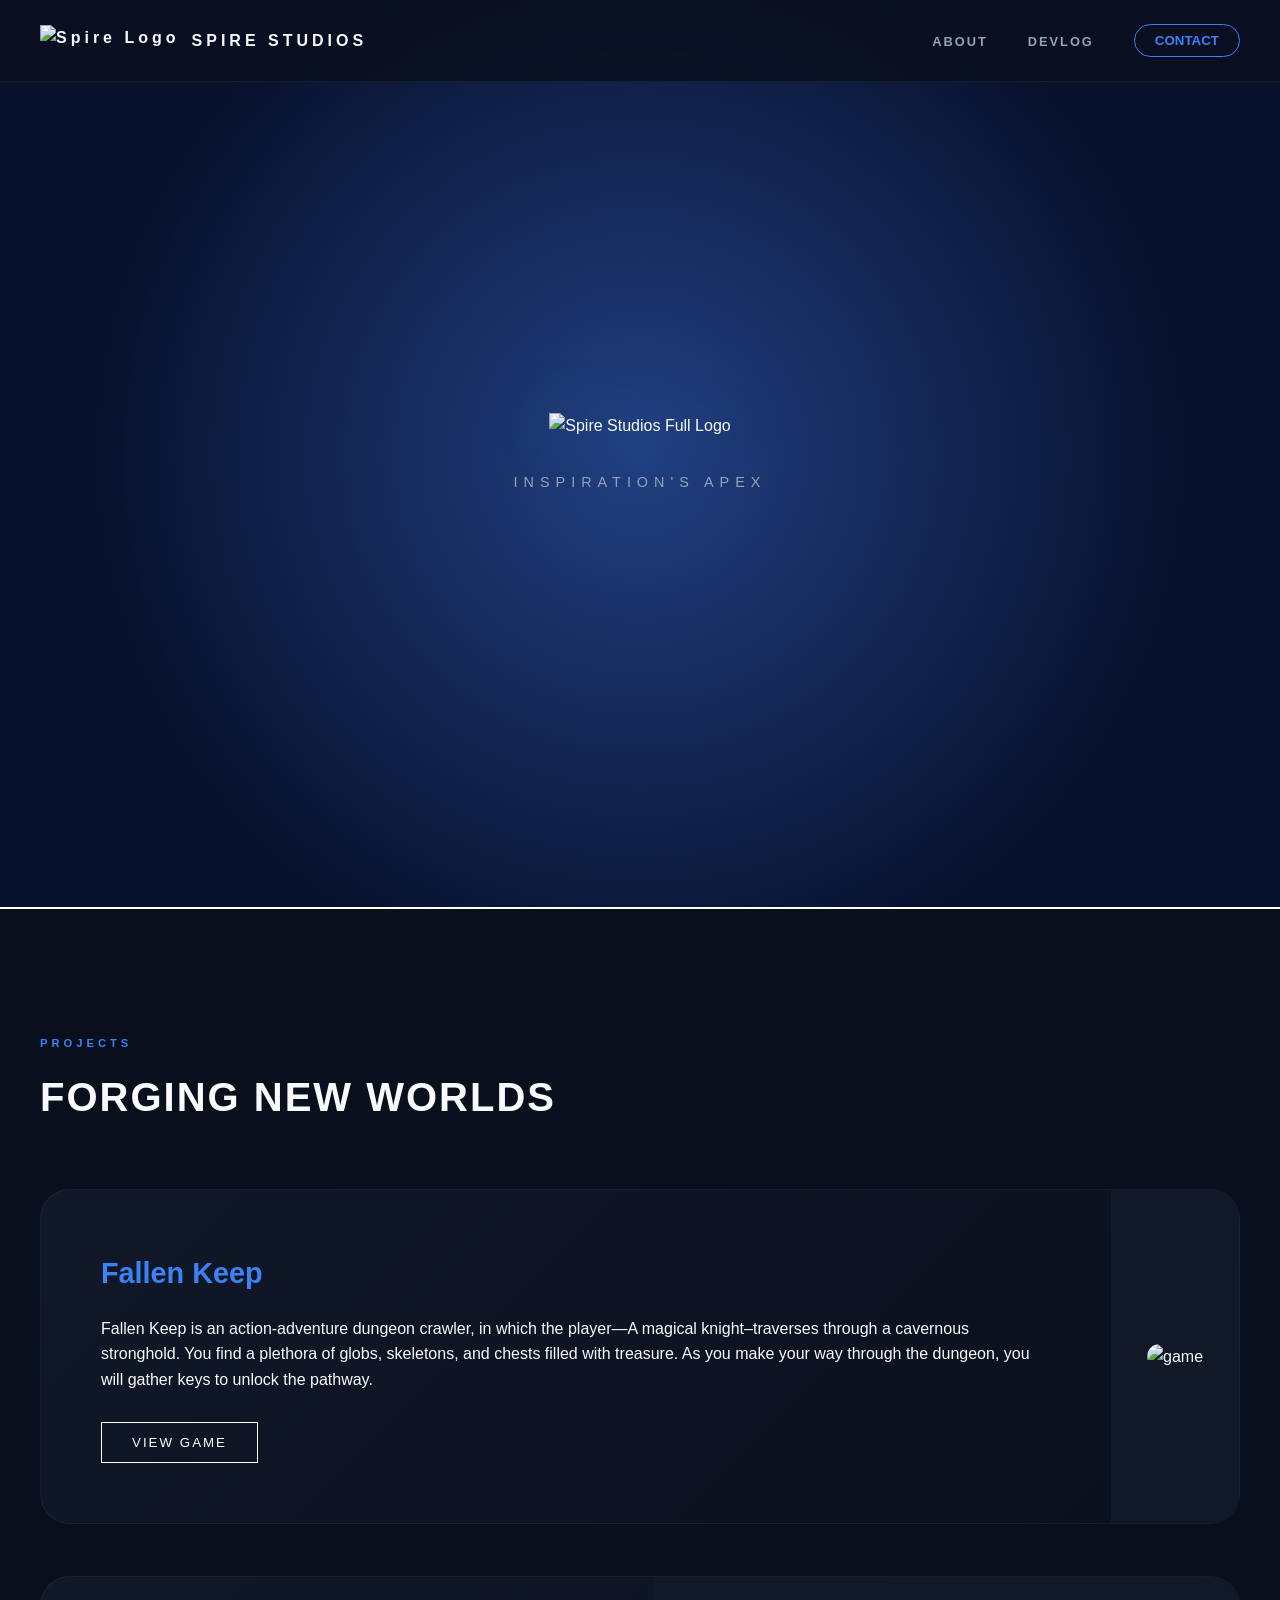
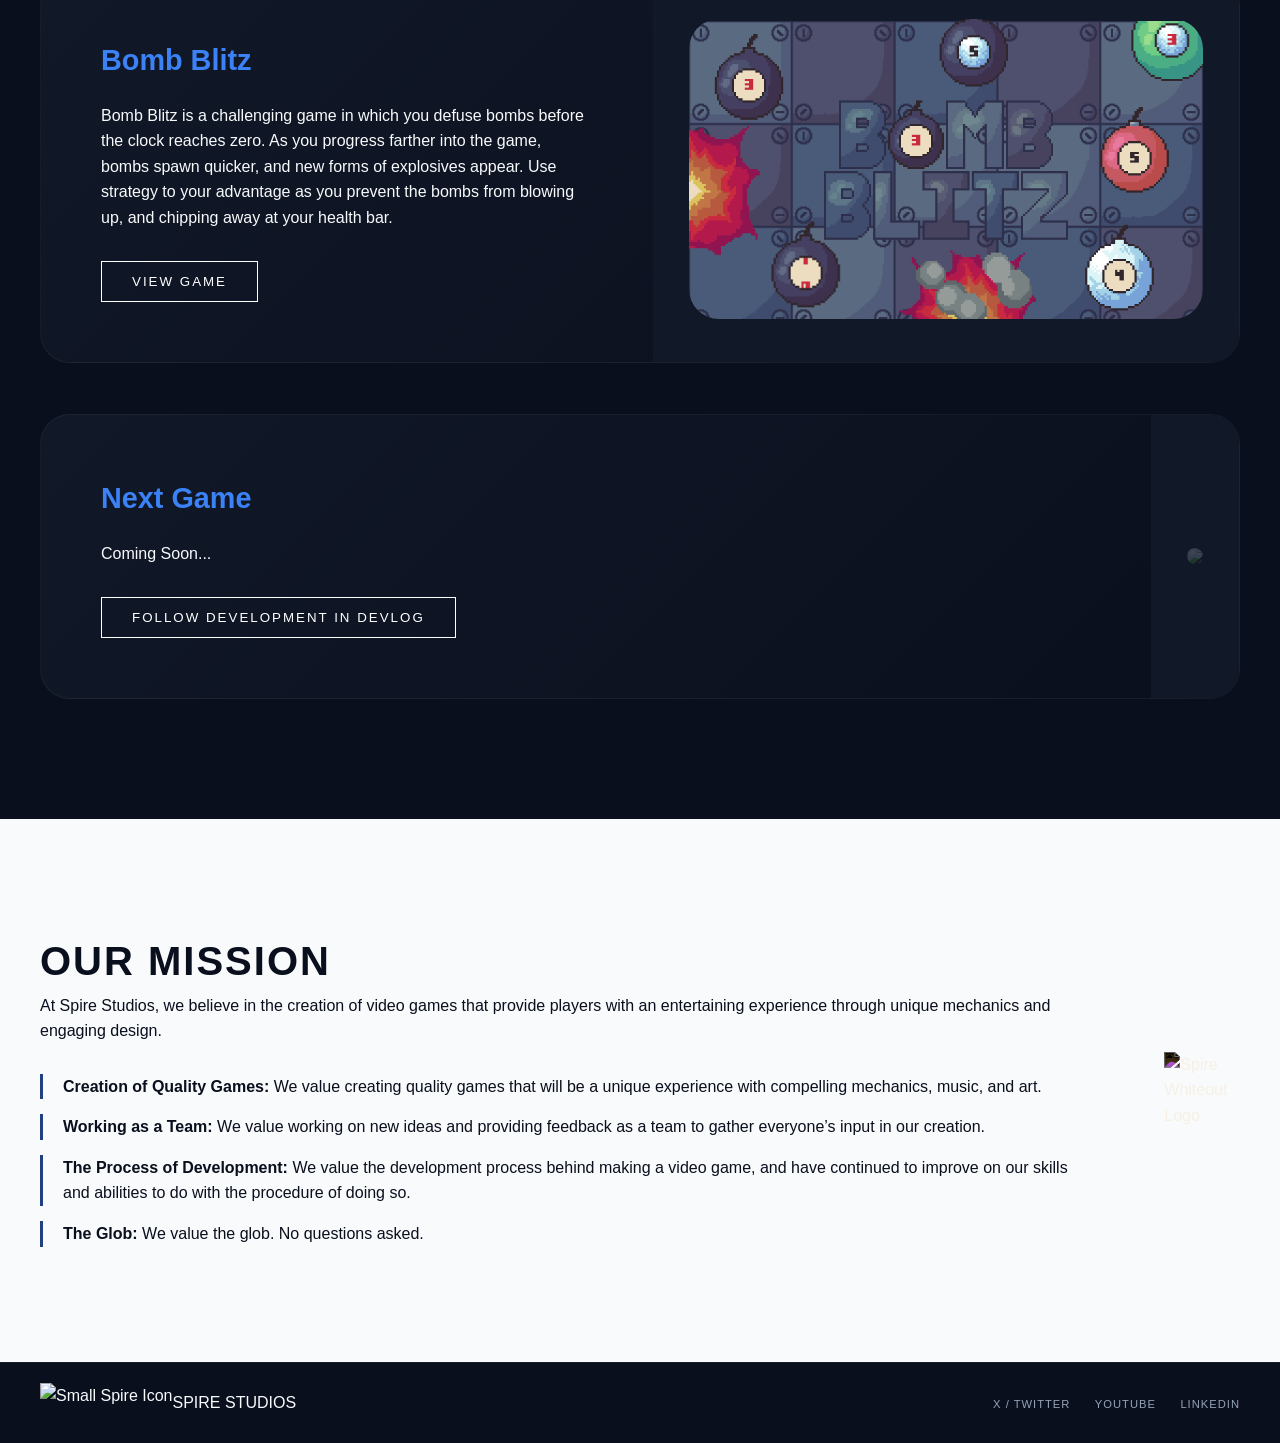
==== commit e446bd08: "Fixed sitemap" ====
--- a/index.html
+++ b/index.html
@@ -18,11 +18,17 @@
                 <a href="https://www.spirestudios.org" style="text-decoration: none; color: inherit; display: flex;">
                 <span>SPIRE STUDIOS</span></a>
             </div>
-            <ul class="nav-links">
-                <li><a href="https://www.spirestudios.org/about" class="shortcut">ABOUT</a></li>
-                <li><a href="https://www.spirestudios.org/devlog" class="shortcut">DEVLOG</a></li>
-                <li><button class="contact-pill" id="contact-trigger">CONTACT</button></li>
-            </ul>
+            <div class="nav-menu">
+                <input class="nav-menu-toggle" type="checkbox" id="nav-menu-toggle" aria-label="Toggle navigation menu">
+                <label class="nav-menu-button" for="nav-menu-toggle">
+                    <span class="menu-icon" aria-hidden="true"><span></span><span></span><span></span></span>
+                </label>
+                <ul class="nav-links">
+                    <li><a href="https://www.spirestudios.org/about" class="shortcut">ABOUT</a></li>
+                    <li><a href="https://www.spirestudios.org/devlog" class="shortcut">DEVLOG</a></li>
+                    <li><button class="contact-pill" id="contact-trigger">CONTACT</button></li>
+                </ul>
+            </div>
         </div>
     </nav>
 
@@ -30,7 +36,7 @@
         <div class="hero-overlay"></div>
         <div class="hero-content">
             <img src="spire_v2.png" alt="Spire Studios Full Logo" class="hero-logo">
-            <p class="subtitle">INSPIRATION'S EVENT HORIZON</p>
+            <p class="subtitle">INSPIRATION'S APEX</p>
             <div class="scroll-indicator">
                 <div class="mouse"></div>
             </div>
@@ -39,7 +45,7 @@
 
     <section id="projects" class="project-showcase">
         <div class="section-header">
-            <span class="tag">CURRENT WORKS</span>
+            <span class="tag">PROJECTS</span>
             <h2>FORGING NEW WORLDS</h2>
         </div>
         
@@ -69,8 +75,8 @@
             <div class="game-info">
                 <h3>Next Game</h3>
                 <p>Coming Soon...</p>
-                <a href="https://www.youtube.com/@spirestudiosdev">
-                    <button class="ghost-btn">FOLLOW DEVELOPMENT ON YOUTUBE</button></a>
+                <a href="https://www.spirestudios.org/devlog/">
+                    <button class="ghost-btn">FOLLOW DEVELOPMENT IN DEVLOG</button></a>
             </div>
             <div class="game-visual">
                 <img src="spire_light.png" style="opacity: 0.2;">
@@ -82,7 +88,7 @@
         <div class="culture-grid">
             <div class="culture-text">
                 <h2>OUR MISSION</h2>
-                <p>At Spire Studios, we believe in the creation of video games that not only grow our skills as developers, but will provide players with an entertaining experience.</p>
+                <p>At Spire Studios, we believe in the creation of video games that provide players with an entertaining experience through unique mechanics and engaging design.</p>
                 <ul class="values">
                     <li><strong>Creation of Quality Games:</strong> We value creating quality games that will be a unique experience with compelling mechanics, music, and art.</li>
                     <li><strong>Working as a Team:</strong> We value working on new ideas and providing feedback as a team to gather everyone’s input in our creation.</li>
--- a/style.css
+++ b/style.css
@@ -105,6 +105,11 @@
     align-items: center;
 }
 
+.nav-menu-toggle,
+.nav-menu-button {
+  display: none;
+}
+
 .nav-links a {
     text-decoration: none;
     color: var(--text-dim);
@@ -235,8 +240,103 @@
   .culture-grid {
     flex-direction: column;
   }
-  .shortcut {
+
+  .nav-container {
+    padding: 0 20px;
+  }
+
+  .brand {
+    gap: 8px;
+    letter-spacing: 2px;
+    font-size: 0.85rem;
+  }
+
+  .nav-menu {
+    position: relative;
+  }
+
+  .nav-menu-toggle {
+    display: block;
+    position: absolute;
+    width: 1px;
+    height: 1px;
+    margin: -1px;
+    overflow: hidden;
+    clip: rect(0, 0, 0, 0);
+    white-space: nowrap;
+    clip-path: inset(50%);
+  }
+
+  .nav-menu-button {
+    display: flex;
+    width: 44px;
+    height: 40px;
+    align-items: center;
+    justify-content: center;
+    border: 1px solid rgba(148, 163, 184, 0.45);
+    cursor: pointer;
+  }
+
+  .nav-menu-toggle:focus-visible + .nav-menu-button {
+    outline: 2px solid var(--accent-blue);
+    outline-offset: 3px;
+  }
+
+  .menu-icon {
+    display: flex;
+    width: 18px;
+    flex-direction: column;
+    gap: 4px;
+  }
+
+  .menu-icon span {
+    display: block;
+    height: 2px;
+    background: var(--text-main);
+    transition: transform 0.2s ease, opacity 0.2s ease;
+  }
+
+  .nav-menu-toggle:checked + .nav-menu-button .menu-icon span:first-child {
+    transform: translateY(6px) rotate(45deg);
+  }
+
+  .nav-menu-toggle:checked + .nav-menu-button .menu-icon span:nth-child(2) {
+    opacity: 0;
+  }
+
+  .nav-menu-toggle:checked + .nav-menu-button .menu-icon span:last-child {
+    transform: translateY(-6px) rotate(-45deg);
+  }
+
+  .nav-menu .nav-links {
     display: none;
+  }
+
+  .nav-menu-toggle:checked ~ .nav-links {
+    position: absolute;
+    top: calc(100% + 1rem);
+    right: 0;
+    display: flex;
+    width: min(240px, calc(100vw - 40px));
+    flex-direction: column;
+    align-items: stretch;
+    gap: 4px;
+    padding: 8px;
+    border: 1px solid rgba(255, 255, 255, 0.1);
+    background: var(--deep-space);
+    box-shadow: 0 12px 30px rgba(0, 0, 0, 0.35);
+  }
+
+  .nav-menu-toggle:checked ~ .nav-links a {
+    display: block;
+    padding: 10px 12px;
+  }
+
+  .nav-menu-toggle:checked ~ .nav-links .contact-pill {
+    width: 100%;
+    border-radius: 4px;
+    padding: 10px 12px;
+    text-align: left;
   }
 }
 
@@ -457,4 +557,91 @@
 .button-78:disabled {
   cursor: default;
   opacity: .24;
+}
+
+/* Development Log */
+.devlog-content {
+  width: 100%;
+  max-width: 900px;
+  margin: 0 auto;
+}
+
+.devlog-header {
+  max-width: 680px;
+  margin-bottom: 48px;
+}
+
+.devlog-kicker {
+  color: var(--accent-blue);
+  font-size: 0.75rem;
+  font-weight: 800;
+  letter-spacing: 3px;
+}
+
+.devlog-header h1 {
+  margin: 8px 0 12px;
+  color: var(--deep-space);
+  font-size: 2.5rem;
+}
+
+.devlog-header > p:last-child {
+  color: #475569;
+  font-size: 1.05rem;
+}
+
+.devlog-entry {
+  margin-bottom: 30px;
+  padding: 28px 32px;
+  border: 1px solid rgba(33, 64, 130, 0.2);
+  border-left: 4px solid var(--navy);
+  background: #fff;
+}
+
+.devlog-entry-meta {
+  display: flex;
+  flex-wrap: wrap;
+  gap: 8px 18px;
+  color: #475569;
+  font-size: 0.8rem;
+}
+
+.devlog-entry-meta span {
+  color: var(--navy);
+  font-weight: 700;
+  text-transform: uppercase;
+}
+
+.devlog-entry h2 {
+  margin: 12px 0;
+  color: var(--deep-space);
+  font-size: 1.6rem;
+  letter-spacing: 0;
+}
+
+.devlog-entry-summary {
+  max-width: 720px;
+  color: #475569;
+}
+
+.devlog-read-more {
+  display: inline-flex;
+  gap: 8px;
+  margin-top: 20px;
+  color: var(--navy);
+  font-weight: 700;
+  text-decoration: none;
+}
+
+.devlog-read-more:hover {
+  color: var(--accent-blue);
+}
+
+@media (max-width: 600px) {
+  .devlog-header h1 {
+    font-size: 2rem;
+  }
+
+  .devlog-entry {
+    padding: 22px 20px;
+  }
 }
